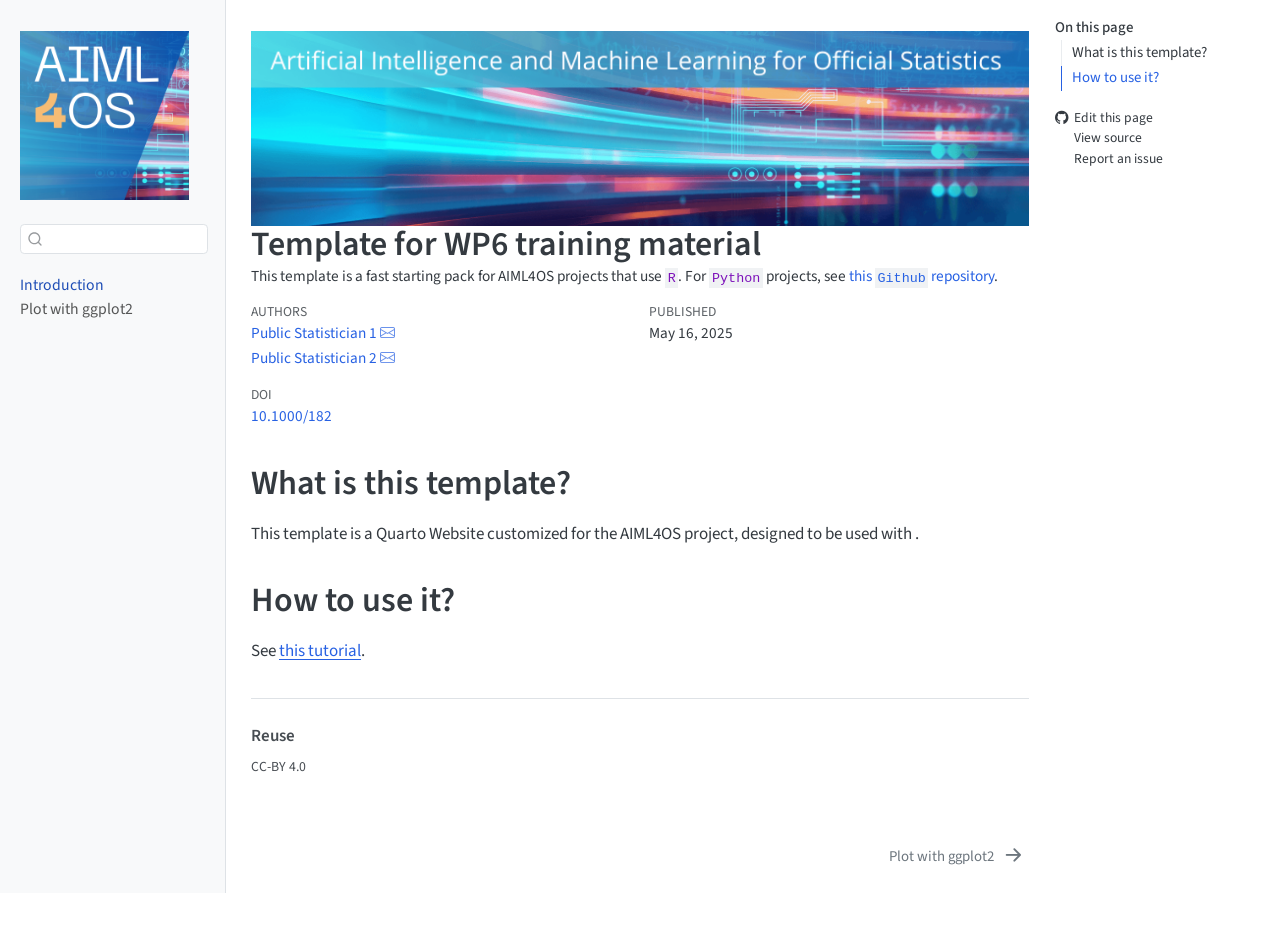
==== index.html @ b34e7468 "Built site for gh-pages" ====
<!DOCTYPE html>
<html xmlns="http://www.w3.org/1999/xhtml" lang="en" xml:lang="en"><head>

<meta charset="utf-8">
<meta name="generator" content="quarto-1.9.37">

<meta name="viewport" content="width=device-width, initial-scale=1.0, user-scalable=yes">

<meta name="author" content="Public Statistician 1">
<meta name="author" content="Public Statistician 2">
<meta name="dcterms.date" content="2025-05-16">
<meta name="description" content="This template is a fast starting pack for AIML4OS projects that use R. For Python projects, see this Github repository.">

<title>Template for WP6 training material – Introduction to ggplot2</title>
<style>
/* Default styles provided by pandoc.
** See https://pandoc.org/MANUAL.html#variables-for-html for config info.
*/
code{white-space: pre-wrap;}
span.smallcaps{font-variant: small-caps;}
div.columns{display: flex; gap: min(4vw, 1.5em);}
div.column{flex: auto; overflow-x: auto;}
div.hanging-indent{margin-left: 1.5em; text-indent: -1.5em;}
ul.task-list{list-style: none;}
ul.task-list li input[type="checkbox"] {
  width: 0.8em;
  margin: 0 0.8em 0.2em -1em; /* quarto-specific, see https://github.com/quarto-dev/quarto-cli/issues/4556 */ 
  vertical-align: middle;
}
</style>


<script src="site_libs/quarto-nav/quarto-nav.js"></script>
<script src="site_libs/quarto-nav/headroom.min.js"></script>
<script src="site_libs/clipboard/clipboard.min.js"></script>
<script src="site_libs/quarto-search/autocomplete.umd.js"></script>
<script src="site_libs/quarto-search/fuse.min.js"></script>
<script src="site_libs/quarto-search/quarto-search.js"></script>
<meta name="quarto:offset" content="./">
<link href="./chapters/chapter1.html" rel="next">
<script src="site_libs/quarto-html/quarto.js" type="module"></script>
<script src="site_libs/quarto-html/tabsets/tabsets.js" type="module"></script>
<script src="site_libs/quarto-html/popper.min.js"></script>
<script src="site_libs/quarto-html/tippy.umd.min.js"></script>
<script src="site_libs/quarto-html/anchor.min.js"></script>
<link href="site_libs/quarto-html/tippy.css" rel="stylesheet">
<link href="site_libs/quarto-html/quarto-syntax-highlighting-7f8f88aac4f3542376d5c11b86a4c14d.css" rel="stylesheet" id="quarto-text-highlighting-styles">
<script src="site_libs/bootstrap/bootstrap.min.js"></script>
<link href="site_libs/bootstrap/bootstrap-icons.css" rel="stylesheet">
<link href="site_libs/bootstrap/bootstrap-2b9ad9b23315d5bb2415e975ecd3cf61.min.css" rel="stylesheet" append-hash="true" id="quarto-bootstrap" data-mode="light">
<link href="site_libs/quarto-contrib/fontawesome6-1.2.0/all.min.css" rel="stylesheet">
<link href="site_libs/quarto-contrib/fontawesome6-1.2.0/latex-fontsize.css" rel="stylesheet">
<script id="quarto-search-options" type="application/json">{
  "location": "sidebar",
  "copy-button": false,
  "collapse-after": 3,
  "panel-placement": "start",
  "type": "textbox",
  "limit": 50,
  "keyboard-shortcut": [
    "f",
    "/",
    "s"
  ],
  "show-item-context": false,
  "language": {
    "search-no-results-text": "No results",
    "search-matching-documents-text": "matching documents",
    "search-copy-link-title": "Copy link to search",
    "search-hide-matches-text": "Hide additional matches",
    "search-more-match-text": "more match in this document",
    "search-more-matches-text": "more matches in this document",
    "search-clear-button-title": "Clear",
    "search-text-placeholder": "",
    "search-detached-cancel-button-title": "Cancel",
    "search-submit-button-title": "Submit",
    "search-label": "Search"
  }
}</script>


<link rel="stylesheet" href="styles.css">
</head>

<body class="nav-sidebar docked quarto-light">

<div id="quarto-search-results"></div>
  <header id="quarto-header" class="headroom fixed-top">
  <nav class="quarto-secondary-nav">
    <div class="container-fluid d-flex">
      <button type="button" class="quarto-btn-toggle btn" data-bs-toggle="collapse" role="button" data-bs-target=".quarto-sidebar-collapse-item" aria-controls="quarto-sidebar" aria-expanded="false" aria-label="Toggle sidebar navigation" onclick="if (window.quartoToggleHeadroom) { window.quartoToggleHeadroom(); }">
        <i class="bi bi-layout-text-sidebar-reverse"></i>
      </button>
        <nav class="quarto-page-breadcrumbs" aria-label="breadcrumb"><ol class="breadcrumb"><li class="breadcrumb-item"><a href="./index.html">Introduction</a></li></ol></nav>
        <a class="flex-grow-1" role="navigation" data-bs-toggle="collapse" data-bs-target=".quarto-sidebar-collapse-item" aria-controls="quarto-sidebar" aria-expanded="false" aria-label="Toggle sidebar navigation" onclick="if (window.quartoToggleHeadroom) { window.quartoToggleHeadroom(); }">      
        </a>
      <button type="button" class="btn quarto-search-button" aria-label="Search" onclick="window.quartoOpenSearch();">
        <i class="bi bi-search"></i>
      </button>
    </div>
  </nav>
</header>
<!-- content -->
<div id="quarto-content" class="quarto-container page-columns page-rows-contents page-layout-article">
<!-- sidebar -->
  <nav id="quarto-sidebar" class="sidebar collapse collapse-horizontal quarto-sidebar-collapse-item sidebar-navigation docked overflow-auto">
    <div class="pt-lg-2 mt-2 text-left sidebar-header">
      <a href="./index.html" class="sidebar-logo-link">
      <img src="./resources/profile/main3.png" alt="" class="sidebar-logo light-content py-0 d-lg-inline d-none">
      <img src="./resources/profile/main3.png" alt="" class="sidebar-logo dark-content py-0 d-lg-inline d-none">
      </a>
      </div>
        <div class="mt-2 flex-shrink-0 align-items-center">
        <div class="sidebar-search">
        <div id="quarto-search" class="" title="Search"></div>
        </div>
        </div>
    <div class="sidebar-menu-container"> 
    <ul class="list-unstyled mt-1">
        <li class="sidebar-item">
  <div class="sidebar-item-container"> 
  <a href="./index.html" class="sidebar-item-text sidebar-link active">
 <span class="menu-text">Introduction</span></a>
  </div>
</li>
        <li class="sidebar-item">
  <div class="sidebar-item-container"> 
  <a href="./chapters/chapter1.html" class="sidebar-item-text sidebar-link">
 <span class="menu-text">Plot with ggplot2</span></a>
  </div>
</li>
    </ul>
    </div>
</nav>
<div id="quarto-sidebar-glass" class="quarto-sidebar-collapse-item" data-bs-toggle="collapse" data-bs-target=".quarto-sidebar-collapse-item"></div>
<!-- margin-sidebar -->
    <div id="quarto-margin-sidebar" class="sidebar margin-sidebar">
        <nav id="TOC" role="doc-toc" class="toc-active">
    <h2 id="toc-title">On this page</h2>
   
  <ul>
  <li><a href="#what-is-this-template" id="toc-what-is-this-template" class="nav-link active" data-scroll-target="#what-is-this-template">What is this template?</a></li>
  <li><a href="#how-to-use-it" id="toc-how-to-use-it" class="nav-link" data-scroll-target="#how-to-use-it">How to use it?</a></li>
  </ul>
<div class="toc-actions"><ul><li><a href="https://github.com/AIML4OS/AIML4OS-template-quarto-r/edit/main/index.qmd" class="toc-action"><i class="bi bi-github"></i>Edit this page</a></li><li><a href="https://github.com/AIML4OS/AIML4OS-template-quarto-r/blob/main/index.qmd" class="toc-action"><i class="bi empty"></i>View source</a></li><li><a href="https://github.com/AIML4OS/AIML4OS-template-quarto-r/issues/new" class="toc-action"><i class="bi empty"></i>Report an issue</a></li></ul></div></nav>
    </div>
<!-- main -->
<main class="content" id="quarto-document-content">
<img src="resources/cover/main2.png" style="max-width:900px;width:100%">

<header id="title-block-header" class="quarto-title-block default">
<div class="quarto-title">
<h1 class="title">Template for WP6 training material</h1>
</div>

<div>
  <div class="description">
    <p>This template is a fast starting pack for AIML4OS projects that use <code>R</code>. For <code>Python</code> projects, see <a href="https://github.com/InseeFrLab/AIML4OS-template-quarto-python">this <code>Github</code> repository</a>.</p>
  </div>
</div>


<div class="quarto-title-meta">

    <div>
    <div class="quarto-title-meta-heading">Authors</div>
    <div class="quarto-title-meta-contents">
             <p><a href="https://github.com/publicstatistician1">Public Statistician 1</a> <a href="mailto:Public.Statistician1@statistics.org" class="quarto-title-author-email"><i class="bi bi-envelope"></i></a> </p>
             <p><a href="https://github.com/publicstatistician2">Public Statistician 2</a> <a href="mailto:Public.Statistician2@statistics.org" class="quarto-title-author-email"><i class="bi bi-envelope"></i></a> </p>
          </div>
  </div>
    
    <div>
    <div class="quarto-title-meta-heading">Published</div>
    <div class="quarto-title-meta-contents">
      <p class="date">May 16, 2025</p>
    </div>
  </div>
  
    
    <div>
    <div class="quarto-title-meta-heading">Doi</div>
    <div class="quarto-title-meta-contents">
      <p class="doi">
        <a href="https://doi.org/10.1000/182">10.1000/182</a>
      </p>
    </div>
  </div>
  </div>
  


</header>


<section id="what-is-this-template" class="level1">
<h1>What is this template?</h1>
<p>This template is a Quarto Website customized for the AIML4OS project, designed to be used with <i class="fa-brands fa-r-project" aria-label="r-project"></i>.</p>
</section>
<section id="how-to-use-it" class="level1">
<h1>How to use it?</h1>
<p>See <a href="https://aiml4os.github.io/training-material-starting-pack/">this tutorial</a>.</p>


</section>

<div id="quarto-appendix" class="default"><section class="quarto-appendix-contents" id="quarto-reuse"><h2 class="anchored quarto-appendix-heading">Reuse</h2><div class="quarto-appendix-contents"><div>CC-BY 4.0</div></div></section></div></main> <!-- /main -->
<script id="quarto-html-after-body" type="application/javascript">
  window.document.addEventListener("DOMContentLoaded", function (event) {
    const icon = "";
    const anchorJS = new window.AnchorJS();
    anchorJS.options = {
      placement: 'right',
      icon: icon
    };
    anchorJS.add('.anchored');
    const isCodeAnnotation = (el) => {
      for (const clz of el.classList) {
        if (clz.startsWith('code-annotation-')) {                     
          return true;
        }
      }
      return false;
    }
    const onCopySuccess = function(e) {
      // button target
      const button = e.trigger;
      // don't keep focus
      button.blur();
      // flash "checked"
      button.classList.add('code-copy-button-checked');
      var currentTitle = button.getAttribute("title");
      button.setAttribute("title", "Copied!");
      let tooltip;
      if (window.bootstrap) {
        button.setAttribute("data-bs-toggle", "tooltip");
        button.setAttribute("data-bs-placement", "left");
        button.setAttribute("data-bs-title", "Copied!");
        tooltip = new bootstrap.Tooltip(button, 
          { trigger: "manual", 
            customClass: "code-copy-button-tooltip",
            offset: [0, -8]});
        tooltip.show();    
      }
      setTimeout(function() {
        if (tooltip) {
          tooltip.hide();
          button.removeAttribute("data-bs-title");
          button.removeAttribute("data-bs-toggle");
          button.removeAttribute("data-bs-placement");
        }
        button.setAttribute("title", currentTitle);
        button.classList.remove('code-copy-button-checked');
      }, 1000);
      // clear code selection
      e.clearSelection();
    }
    const getTextToCopy = function(trigger) {
      const outerScaffold = trigger.parentElement.cloneNode(true);
      const codeEl = outerScaffold.querySelector('code');
      for (const childEl of codeEl.children) {
        if (isCodeAnnotation(childEl)) {
          childEl.remove();
        }
      }
      return codeEl.innerText;
    }
    const clipboard = new window.ClipboardJS('.code-copy-button:not([data-in-quarto-modal])', {
      text: getTextToCopy
    });
    clipboard.on('success', onCopySuccess);
    if (window.document.getElementById('quarto-embedded-source-code-modal')) {
      const clipboardModal = new window.ClipboardJS('.code-copy-button[data-in-quarto-modal]', {
        text: getTextToCopy,
        container: window.document.getElementById('quarto-embedded-source-code-modal')
      });
      clipboardModal.on('success', onCopySuccess);
    }
      var localhostRegex = new RegExp(/^(?:http|https):\/\/localhost\:?[0-9]*\//);
      var mailtoRegex = new RegExp(/^mailto:/);
        var filterRegex = new RegExp("https:\/\/AIML4OS\.github\.io\/AIML4OS-template-quarto-r");
      var isInternal = (href) => {
          return filterRegex.test(href) || localhostRegex.test(href) || mailtoRegex.test(href);
      }
      // Inspect non-navigation links and adorn them if external
     var links = window.document.querySelectorAll('a[href]:not(.nav-link):not(.navbar-brand):not(.toc-action):not(.sidebar-link):not(.sidebar-item-toggle):not(.pagination-link):not(.no-external):not([aria-hidden]):not(.dropdown-item):not(.quarto-navigation-tool):not(.about-link)');
      for (var i=0; i<links.length; i++) {
        const link = links[i];
        if (!isInternal(link.href)) {
          // undo the damage that might have been done by quarto-nav.js in the case of
          // links that we want to consider external
          if (link.dataset.originalHref !== undefined) {
            link.href = link.dataset.originalHref;
          }
        }
      }
    function tippyHover(el, contentFn, onTriggerFn, onUntriggerFn) {
      const config = {
        allowHTML: true,
        maxWidth: 500,
        delay: 100,
        arrow: false,
        appendTo: function(el) {
            return el.parentElement;
        },
        interactive: true,
        interactiveBorder: 10,
        theme: 'quarto',
        placement: 'bottom-start',
      };
      if (contentFn) {
        config.content = contentFn;
      }
      if (onTriggerFn) {
        config.onTrigger = onTriggerFn;
      }
      if (onUntriggerFn) {
        config.onUntrigger = onUntriggerFn;
      }
      window.tippy(el, config); 
    }
    const noterefs = window.document.querySelectorAll('a[role="doc-noteref"]');
    for (var i=0; i<noterefs.length; i++) {
      const ref = noterefs[i];
      tippyHover(ref, function() {
        // use id or data attribute instead here
        let href = ref.getAttribute('data-footnote-href') || ref.getAttribute('href');
        try { href = new URL(href).hash; } catch {}
        const id = href.replace(/^#\/?/, "");
        const note = window.document.getElementById(id);
        if (note) {
          return note.innerHTML;
        } else {
          return "";
        }
      });
    }
    const xrefs = window.document.querySelectorAll('a.quarto-xref');
    const processXRef = (id, note) => {
      // Strip column container classes
      const stripColumnClz = (el) => {
        el.classList.remove("page-full", "page-columns");
        if (el.children) {
          for (const child of el.children) {
            stripColumnClz(child);
          }
        }
      }
      stripColumnClz(note)
      if (id === null || id.startsWith('sec-')) {
        // Special case sections, only their first couple elements
        const container = document.createElement("div");
        if (note.children && note.children.length > 2) {
          container.appendChild(note.children[0].cloneNode(true));
          for (let i = 1; i < note.children.length; i++) {
            const child = note.children[i];
            if (child.tagName === "P" && child.innerText === "") {
              continue;
            } else {
              container.appendChild(child.cloneNode(true));
              break;
            }
          }
          if (window.Quarto?.typesetMath) {
            window.Quarto.typesetMath(container);
          }
          return container.innerHTML
        } else {
          if (window.Quarto?.typesetMath) {
            window.Quarto.typesetMath(note);
          }
          return note.innerHTML;
        }
      } else {
        // Remove any anchor links if they are present
        const anchorLink = note.querySelector('a.anchorjs-link');
        if (anchorLink) {
          anchorLink.remove();
        }
        if (window.Quarto?.typesetMath) {
          window.Quarto.typesetMath(note);
        }
        if (note.classList.contains("callout")) {
          return note.outerHTML;
        } else {
          return note.innerHTML;
        }
      }
    }
    for (var i=0; i<xrefs.length; i++) {
      const xref = xrefs[i];
      tippyHover(xref, undefined, function(instance) {
        instance.disable();
        let url = xref.getAttribute('href');
        let hash = undefined; 
        if (url.startsWith('#')) {
          hash = url;
        } else {
          try { hash = new URL(url).hash; } catch {}
        }
        if (hash) {
          const id = hash.replace(/^#\/?/, "");
          const note = window.document.getElementById(id);
          if (note !== null) {
            try {
              const html = processXRef(id, note.cloneNode(true));
              instance.setContent(html);
            } finally {
              instance.enable();
              instance.show();
            }
          } else {
            // See if we can fetch this
            fetch(url.split('#')[0])
            .then(res => res.text())
            .then(html => {
              const parser = new DOMParser();
              const htmlDoc = parser.parseFromString(html, "text/html");
              const note = htmlDoc.getElementById(id);
              if (note !== null) {
                const html = processXRef(id, note);
                instance.setContent(html);
              } 
            }).finally(() => {
              instance.enable();
              instance.show();
            });
          }
        } else {
          // See if we can fetch a full url (with no hash to target)
          // This is a special case and we should probably do some content thinning / targeting
          fetch(url)
          .then(res => res.text())
          .then(html => {
            const parser = new DOMParser();
            const htmlDoc = parser.parseFromString(html, "text/html");
            const note = htmlDoc.querySelector('main.content');
            if (note !== null) {
              // This should only happen for chapter cross references
              // (since there is no id in the URL)
              // remove the first header
              if (note.children.length > 0 && note.children[0].tagName === "HEADER") {
                note.children[0].remove();
              }
              const html = processXRef(null, note);
              instance.setContent(html);
            } 
          }).finally(() => {
            instance.enable();
            instance.show();
          });
        }
      }, function(instance) {
      });
    }
        let selectedAnnoteEl;
        const selectorForAnnotation = ( cell, annotation) => {
          let cellAttr = 'data-code-cell="' + cell + '"';
          let lineAttr = 'data-code-annotation="' +  annotation + '"';
          const selector = 'span[' + cellAttr + '][' + lineAttr + ']';
          return selector;
        }
        const selectCodeLines = (annoteEl) => {
          const doc = window.document;
          const targetCell = annoteEl.getAttribute("data-target-cell");
          const targetAnnotation = annoteEl.getAttribute("data-target-annotation");
          const annoteSpan = window.document.querySelector(selectorForAnnotation(targetCell, targetAnnotation));
          const lines = annoteSpan.getAttribute("data-code-lines").split(",");
          const lineIds = lines.map((line) => {
            return targetCell + "-" + line;
          })
          let top = null;
          let height = null;
          let parent = null;
          if (lineIds.length > 0) {
              //compute the position of the single el (top and bottom and make a div)
              const el = window.document.getElementById(lineIds[0]);
              top = el.offsetTop;
              height = el.offsetHeight;
              parent = el.parentElement.parentElement;
            if (lineIds.length > 1) {
              const lastEl = window.document.getElementById(lineIds[lineIds.length - 1]);
              const bottom = lastEl.offsetTop + lastEl.offsetHeight;
              height = bottom - top;
            }
            if (top !== null && height !== null && parent !== null) {
              // cook up a div (if necessary) and position it 
              let div = window.document.getElementById("code-annotation-line-highlight");
              if (div === null) {
                div = window.document.createElement("div");
                div.setAttribute("id", "code-annotation-line-highlight");
                div.style.position = 'absolute';
                parent.appendChild(div);
              }
              div.style.top = top - 2 + "px";
              div.style.height = height + 4 + "px";
              div.style.left = 0;
              let gutterDiv = window.document.getElementById("code-annotation-line-highlight-gutter");
              if (gutterDiv === null) {
                gutterDiv = window.document.createElement("div");
                gutterDiv.setAttribute("id", "code-annotation-line-highlight-gutter");
                gutterDiv.style.position = 'absolute';
                const codeCell = window.document.getElementById(targetCell);
                const gutter = codeCell.querySelector('.code-annotation-gutter');
                gutter.appendChild(gutterDiv);
              }
              gutterDiv.style.top = top - 2 + "px";
              gutterDiv.style.height = height + 4 + "px";
            }
            selectedAnnoteEl = annoteEl;
          }
        };
        const unselectCodeLines = () => {
          const elementsIds = ["code-annotation-line-highlight", "code-annotation-line-highlight-gutter"];
          elementsIds.forEach((elId) => {
            const div = window.document.getElementById(elId);
            if (div) {
              div.remove();
            }
          });
          selectedAnnoteEl = undefined;
        };
          // Handle positioning of the toggle
      window.addEventListener(
        "resize",
        throttle(() => {
          elRect = undefined;
          if (selectedAnnoteEl) {
            selectCodeLines(selectedAnnoteEl);
          }
        }, 10)
      );
      function throttle(fn, ms) {
      let throttle = false;
      let timer;
        return (...args) => {
          if(!throttle) { // first call gets through
              fn.apply(this, args);
              throttle = true;
          } else { // all the others get throttled
              if(timer) clearTimeout(timer); // cancel #2
              timer = setTimeout(() => {
                fn.apply(this, args);
                timer = throttle = false;
              }, ms);
          }
        };
      }
        // Attach click handler to the DT
        const annoteDls = window.document.querySelectorAll('dt[data-target-cell]');
        for (const annoteDlNode of annoteDls) {
          annoteDlNode.addEventListener('click', (event) => {
            const clickedEl = event.target;
            if (clickedEl !== selectedAnnoteEl) {
              unselectCodeLines();
              const activeEl = window.document.querySelector('dt[data-target-cell].code-annotation-active');
              if (activeEl) {
                activeEl.classList.remove('code-annotation-active');
              }
              selectCodeLines(clickedEl);
              clickedEl.classList.add('code-annotation-active');
            } else {
              // Unselect the line
              unselectCodeLines();
              clickedEl.classList.remove('code-annotation-active');
            }
          });
        }
    const findCites = (el) => {
      const parentEl = el.parentElement;
      if (parentEl) {
        const cites = parentEl.dataset.cites;
        if (cites) {
          return {
            el,
            cites: cites.split(' ')
          };
        } else {
          return findCites(el.parentElement)
        }
      } else {
        return undefined;
      }
    };
    var bibliorefs = window.document.querySelectorAll('a[role="doc-biblioref"]');
    for (var i=0; i<bibliorefs.length; i++) {
      const ref = bibliorefs[i];
      const citeInfo = findCites(ref);
      if (citeInfo) {
        tippyHover(citeInfo.el, function() {
          var popup = window.document.createElement('div');
          citeInfo.cites.forEach(function(cite) {
            var citeDiv = window.document.createElement('div');
            citeDiv.classList.add('hanging-indent');
            citeDiv.classList.add('csl-entry');
            var biblioDiv = window.document.getElementById('ref-' + cite);
            if (biblioDiv) {
              citeDiv.innerHTML = biblioDiv.innerHTML;
            }
            popup.appendChild(citeDiv);
          });
          return popup.innerHTML;
        });
      }
    }
  });
  </script>
<nav class="page-navigation">
  <div class="nav-page nav-page-previous">
  </div>
  <div class="nav-page nav-page-next">
      <a href="./chapters/chapter1.html" class="pagination-link" aria-label="Plot with ggplot2">
        <span class="nav-page-text">Plot with ggplot2</span> <i class="bi bi-arrow-right-short"></i>
      </a>
  </div>
</nav>
</div> <!-- /content -->




<footer class="footer"><div class="nav-footer"><div class="nav-footer-center"><div class="toc-actions d-sm-block d-md-none"><ul><li><a href="https://github.com/AIML4OS/AIML4OS-template-quarto-r/edit/main/index.qmd" class="toc-action"><i class="bi bi-github"></i>Edit this page</a></li><li><a href="https://github.com/AIML4OS/AIML4OS-template-quarto-r/blob/main/index.qmd" class="toc-action"><i class="bi empty"></i>View source</a></li><li><a href="https://github.com/AIML4OS/AIML4OS-template-quarto-r/issues/new" class="toc-action"><i class="bi empty"></i>Report an issue</a></li></ul></div></div></div></footer></body></html>
---- site_libs/quarto-html/tippy.css ----
.tippy-box[data-animation=fade][data-state=hidden]{opacity:0}[data-tippy-root]{max-width:calc(100vw - 10px)}.tippy-box{position:relative;background-color:#333;color:#fff;border-radius:4px;font-size:14px;line-height:1.4;white-space:normal;outline:0;transition-property:transform,visibility,opacity}.tippy-box[data-placement^=top]>.tippy-arrow{bottom:0}.tippy-box[data-placement^=top]>.tippy-arrow:before{bottom:-7px;left:0;border-width:8px 8px 0;border-top-color:initial;transform-origin:center top}.tippy-box[data-placement^=bottom]>.tippy-arrow{top:0}.tippy-box[data-placement^=bottom]>.tippy-arrow:before{top:-7px;left:0;border-width:0 8px 8px;border-bottom-color:initial;transform-origin:center bottom}.tippy-box[data-placement^=left]>.tippy-arrow{right:0}.tippy-box[data-placement^=left]>.tippy-arrow:before{border-width:8px 0 8px 8px;border-left-color:initial;right:-7px;transform-origin:center left}.tippy-box[data-placement^=right]>.tippy-arrow{left:0}.tippy-box[data-placement^=right]>.tippy-arrow:before{left:-7px;border-width:8px 8px 8px 0;border-right-color:initial;transform-origin:center right}.tippy-box[data-inertia][data-state=visible]{transition-timing-function:cubic-bezier(.54,1.5,.38,1.11)}.tippy-arrow{width:16px;height:16px;color:#333}.tippy-arrow:before{content:"";position:absolute;border-color:transparent;border-style:solid}.tippy-content{position:relative;padding:5px 9px;z-index:1}
---- site_libs/quarto-html/quarto-syntax-highlighting-7f8f88aac4f3542376d5c11b86a4c14d.css ----
/* quarto syntax highlight colors */
:root {
  --quarto-hl-ot-color: #003B4F;
  --quarto-hl-at-color: #657422;
  --quarto-hl-ss-color: #20794D;
  --quarto-hl-an-color: #5E5E5E;
  --quarto-hl-fu-color: #4758AB;
  --quarto-hl-st-color: #20794D;
  --quarto-hl-cf-color: #003B4F;
  --quarto-hl-op-color: #5E5E5E;
  --quarto-hl-er-color: #AD0000;
  --quarto-hl-bn-color: #AD0000;
  --quarto-hl-al-color: #AD0000;
  --quarto-hl-va-color: #111111;
  --quarto-hl-bu-color: inherit;
  --quarto-hl-ex-color: inherit;
  --quarto-hl-pp-color: #AD0000;
  --quarto-hl-in-color: #5E5E5E;
  --quarto-hl-vs-color: #20794D;
  --quarto-hl-wa-color: #5E5E5E;
  --quarto-hl-do-color: #5E5E5E;
  --quarto-hl-im-color: #00769E;
  --quarto-hl-ch-color: #20794D;
  --quarto-hl-dt-color: #AD0000;
  --quarto-hl-fl-color: #AD0000;
  --quarto-hl-co-color: #5E5E5E;
  --quarto-hl-cv-color: #5E5E5E;
  --quarto-hl-cn-color: #8f5902;
  --quarto-hl-sc-color: #5E5E5E;
  --quarto-hl-dv-color: #AD0000;
  --quarto-hl-kw-color: #003B4F;
}

/* other quarto variables */
:root {
  --quarto-font-monospace: SFMono-Regular, Menlo, Monaco, Consolas, "Liberation Mono", "Courier New", monospace;
}

/* syntax highlight based on Pandoc's rules */
pre > code.sourceCode > span {
  color: #003B4F;
}

code.sourceCode > span {
  color: #003B4F;
}

div.sourceCode,
div.sourceCode pre.sourceCode {
  color: #003B4F;
}

/* Normal */
code span {
  color: #003B4F;
}

/* Alert */
code span.al {
  color: #AD0000;
  font-style: inherit;
}

/* Annotation */
code span.an {
  color: #5E5E5E;
  font-style: inherit;
}

/* Attribute */
code span.at {
  color: #657422;
  font-style: inherit;
}

/* BaseN */
code span.bn {
  color: #AD0000;
  font-style: inherit;
}

/* BuiltIn */
code span.bu {
  font-style: inherit;
}

/* ControlFlow */
code span.cf {
  color: #003B4F;
  font-weight: bold;
  font-style: inherit;
}

/* Char */
code span.ch {
  color: #20794D;
  font-style: inherit;
}

/* Constant */
code span.cn {
  color: #8f5902;
  font-style: inherit;
}

/* Comment */
code span.co {
  color: #5E5E5E;
  font-style: inherit;
}

/* CommentVar */
code span.cv {
  color: #5E5E5E;
  font-style: italic;
}

/* Documentation */
code span.do {
  color: #5E5E5E;
  font-style: italic;
}

/* DataType */
code span.dt {
  color: #AD0000;
  font-style: inherit;
}

/* DecVal */
code span.dv {
  color: #AD0000;
  font-style: inherit;
}

/* Error */
code span.er {
  color: #AD0000;
  font-style: inherit;
}

/* Extension */
code span.ex {
  font-style: inherit;
}

/* Float */
code span.fl {
  color: #AD0000;
  font-style: inherit;
}

/* Function */
code span.fu {
  color: #4758AB;
  font-style: inherit;
}

/* Import */
code span.im {
  color: #00769E;
  font-style: inherit;
}

/* Information */
code span.in {
  color: #5E5E5E;
  font-style: inherit;
}

/* Keyword */
code span.kw {
  color: #003B4F;
  font-weight: bold;
  font-style: inherit;
}

/* Operator */
code span.op {
  color: #5E5E5E;
  font-style: inherit;
}

/* Other */
code span.ot {
  color: #003B4F;
  font-style: inherit;
}

/* Preprocessor */
code span.pp {
  color: #AD0000;
  font-style: inherit;
}

/* SpecialChar */
code span.sc {
  color: #5E5E5E;
  font-style: inherit;
}

/* SpecialString */
code span.ss {
  color: #20794D;
  font-style: inherit;
}

/* String */
code span.st {
  color: #20794D;
  font-style: inherit;
}

/* Variable */
code span.va {
  color: #111111;
  font-style: inherit;
}

/* VerbatimString */
code span.vs {
  color: #20794D;
  font-style: inherit;
}

/* Warning */
code span.wa {
  color: #5E5E5E;
  font-style: italic;
}

.prevent-inlining {
  content: "</";
}

/*# sourceMappingURL=789ad8cd35626ba772517505b42a116e.css.map */
---- site_libs/quarto-contrib/fontawesome6-1.2.0/latex-fontsize.css ----
.fa-tiny {
  font-size: 0.5em;
}
.fa-scriptsize {
  font-size: 0.7em;
}
.fa-footnotesize {
  font-size: 0.8em;
}
.fa-small {
  font-size: 0.9em;
}
.fa-normalsize {
  font-size: 1em;
}
.fa-large {
  font-size: 1.2em;
}
.fa-Large {
  font-size: 1.5em;
}
.fa-LARGE {
  font-size: 1.75em;
}
.fa-huge {
  font-size: 2em;
}
.fa-Huge {
  font-size: 2.5em;
}
---- styles.css ----
/* css styles */
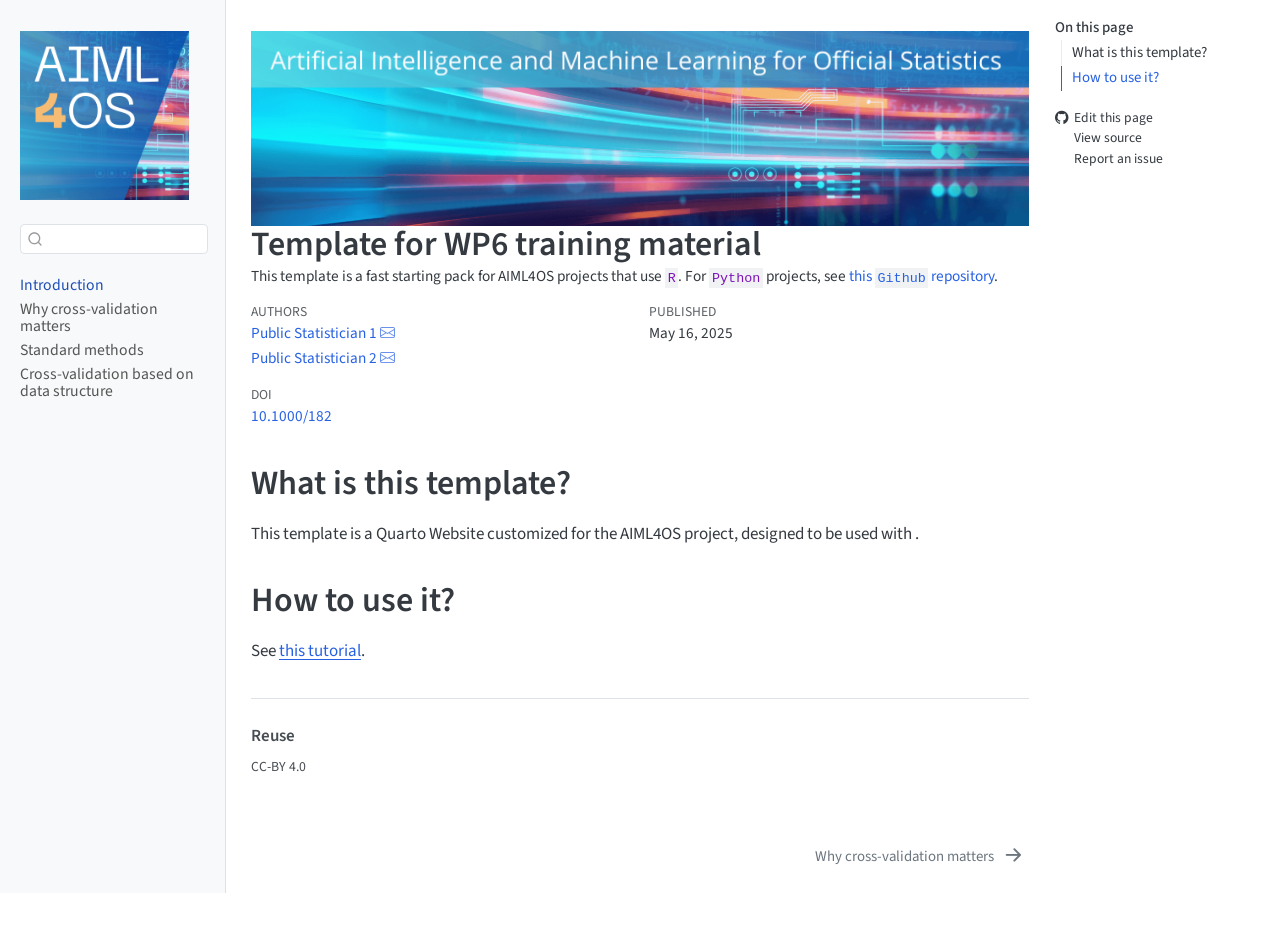
==== commit 301267c0: "Built site for gh-pages" ====
--- a/index.html
+++ b/index.html
@@ -47,7 +47,7 @@
 <link href="site_libs/quarto-html/quarto-syntax-highlighting-7f8f88aac4f3542376d5c11b86a4c14d.css" rel="stylesheet" id="quarto-text-highlighting-styles">
 <script src="site_libs/bootstrap/bootstrap.min.js"></script>
 <link href="site_libs/bootstrap/bootstrap-icons.css" rel="stylesheet">
-<link href="site_libs/bootstrap/bootstrap-2b9ad9b23315d5bb2415e975ecd3cf61.min.css" rel="stylesheet" append-hash="true" id="quarto-bootstrap" data-mode="light">
+<link href="site_libs/bootstrap/bootstrap-84365199647afda7ec578bfe13ef3742.min.css" rel="stylesheet" append-hash="true" id="quarto-bootstrap" data-mode="light">
 <link href="site_libs/quarto-contrib/fontawesome6-1.2.0/all.min.css" rel="stylesheet">
 <link href="site_libs/quarto-contrib/fontawesome6-1.2.0/latex-fontsize.css" rel="stylesheet">
 <script id="quarto-search-options" type="application/json">{
@@ -126,7 +126,19 @@
         <li class="sidebar-item">
   <div class="sidebar-item-container"> 
   <a href="./chapters/chapter1.html" class="sidebar-item-text sidebar-link">
- <span class="menu-text">Plot with ggplot2</span></a>
+ <span class="menu-text">Why cross-validation matters</span></a>
+  </div>
+</li>
+        <li class="sidebar-item">
+  <div class="sidebar-item-container"> 
+  <a href="./chapters/chapter2.qmd" class="sidebar-item-text sidebar-link">
+ <span class="menu-text">Standard methods</span></a>
+  </div>
+</li>
+        <li class="sidebar-item">
+  <div class="sidebar-item-container"> 
+  <a href="./chapters/chapter3.qmd" class="sidebar-item-text sidebar-link">
+ <span class="menu-text">Cross-validation based on data structure</span></a>
   </div>
 </li>
     </ul>
@@ -609,8 +621,8 @@
   <div class="nav-page nav-page-previous">
   </div>
   <div class="nav-page nav-page-next">
-      <a href="./chapters/chapter1.html" class="pagination-link" aria-label="Plot with ggplot2">
-        <span class="nav-page-text">Plot with ggplot2</span> <i class="bi bi-arrow-right-short"></i>
+      <a href="./chapters/chapter1.html" class="pagination-link" aria-label="Why cross-validation matters">
+        <span class="nav-page-text">Why cross-validation matters</span> <i class="bi bi-arrow-right-short"></i>
       </a>
   </div>
 </nav>
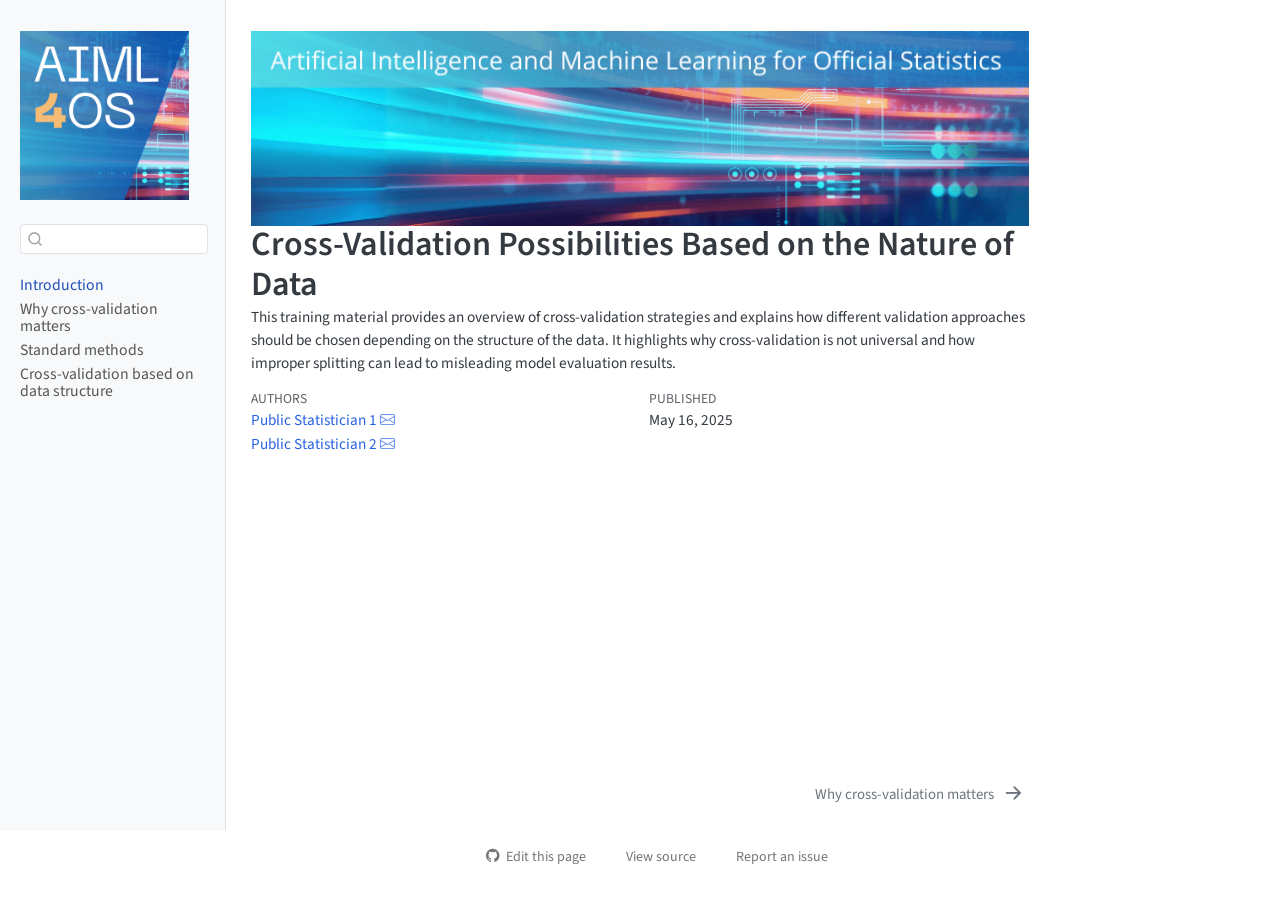
==== commit 05677e0e: "Built site for gh-pages" ====
--- a/index.html
+++ b/index.html
@@ -9,9 +9,9 @@
 <meta name="author" content="Public Statistician 1">
 <meta name="author" content="Public Statistician 2">
 <meta name="dcterms.date" content="2025-05-16">
-<meta name="description" content="This template is a fast starting pack for AIML4OS projects that use R. For Python projects, see this Github repository.">
-
-<title>Template for WP6 training material – Introduction to ggplot2</title>
+<meta name="description" content="This training material provides an overview of cross-validation strategies and explains how different validation approaches should be chosen depending on the structure of the data. It highlights why cross-validation is not universal and how improper splitting can lead to misleading model evaluation results.">
+
+<title>Cross-Validation Possibilities Based on the Nature of Data – Introduction to ggplot2</title>
 <style>
 /* Default styles provided by pandoc.
 ** See https://pandoc.org/MANUAL.html#variables-for-html for config info.
@@ -48,8 +48,6 @@
 <script src="site_libs/bootstrap/bootstrap.min.js"></script>
 <link href="site_libs/bootstrap/bootstrap-icons.css" rel="stylesheet">
 <link href="site_libs/bootstrap/bootstrap-84365199647afda7ec578bfe13ef3742.min.css" rel="stylesheet" append-hash="true" id="quarto-bootstrap" data-mode="light">
-<link href="site_libs/quarto-contrib/fontawesome6-1.2.0/all.min.css" rel="stylesheet">
-<link href="site_libs/quarto-contrib/fontawesome6-1.2.0/latex-fontsize.css" rel="stylesheet">
 <script id="quarto-search-options" type="application/json">{
   "location": "sidebar",
   "copy-button": false,
@@ -146,15 +144,8 @@
 </nav>
 <div id="quarto-sidebar-glass" class="quarto-sidebar-collapse-item" data-bs-toggle="collapse" data-bs-target=".quarto-sidebar-collapse-item"></div>
 <!-- margin-sidebar -->
-    <div id="quarto-margin-sidebar" class="sidebar margin-sidebar">
-        <nav id="TOC" role="doc-toc" class="toc-active">
-    <h2 id="toc-title">On this page</h2>
-   
-  <ul>
-  <li><a href="#what-is-this-template" id="toc-what-is-this-template" class="nav-link active" data-scroll-target="#what-is-this-template">What is this template?</a></li>
-  <li><a href="#how-to-use-it" id="toc-how-to-use-it" class="nav-link" data-scroll-target="#how-to-use-it">How to use it?</a></li>
-  </ul>
-<div class="toc-actions"><ul><li><a href="https://github.com/AIML4OS/AIML4OS-template-quarto-r/edit/main/index.qmd" class="toc-action"><i class="bi bi-github"></i>Edit this page</a></li><li><a href="https://github.com/AIML4OS/AIML4OS-template-quarto-r/blob/main/index.qmd" class="toc-action"><i class="bi empty"></i>View source</a></li><li><a href="https://github.com/AIML4OS/AIML4OS-template-quarto-r/issues/new" class="toc-action"><i class="bi empty"></i>Report an issue</a></li></ul></div></nav>
+    <div id="quarto-margin-sidebar" class="sidebar margin-sidebar zindex-bottom">
+        
     </div>
 <!-- main -->
 <main class="content" id="quarto-document-content">
@@ -162,12 +153,12 @@
 
 <header id="title-block-header" class="quarto-title-block default">
 <div class="quarto-title">
-<h1 class="title">Template for WP6 training material</h1>
+<h1 class="title">Cross-Validation Possibilities Based on the Nature of Data</h1>
 </div>
 
 <div>
   <div class="description">
-    <p>This template is a fast starting pack for AIML4OS projects that use <code>R</code>. For <code>Python</code> projects, see <a href="https://github.com/InseeFrLab/AIML4OS-template-quarto-python">this <code>Github</code> repository</a>.</p>
+    <p>This training material provides an overview of cross-validation strategies and explains how different validation approaches should be chosen depending on the structure of the data. It highlights why cross-validation is not universal and how improper splitting can lead to misleading model evaluation results.</p>
   </div>
 </div>
 
@@ -190,14 +181,6 @@
   </div>
   
     
-    <div>
-    <div class="quarto-title-meta-heading">Doi</div>
-    <div class="quarto-title-meta-contents">
-      <p class="doi">
-        <a href="https://doi.org/10.1000/182">10.1000/182</a>
-      </p>
-    </div>
-  </div>
   </div>
   
 
@@ -205,18 +188,10 @@
 </header>
 
 
-<section id="what-is-this-template" class="level1">
-<h1>What is this template?</h1>
-<p>This template is a Quarto Website customized for the AIML4OS project, designed to be used with <i class="fa-brands fa-r-project" aria-label="r-project"></i>.</p>
-</section>
-<section id="how-to-use-it" class="level1">
-<h1>How to use it?</h1>
-<p>See <a href="https://aiml4os.github.io/training-material-starting-pack/">this tutorial</a>.</p>
-
-
-</section>
-
-<div id="quarto-appendix" class="default"><section class="quarto-appendix-contents" id="quarto-reuse"><h2 class="anchored quarto-appendix-heading">Reuse</h2><div class="quarto-appendix-contents"><div>CC-BY 4.0</div></div></section></div></main> <!-- /main -->
+
+
+
+</main> <!-- /main -->
 <script id="quarto-html-after-body" type="application/javascript">
   window.document.addEventListener("DOMContentLoaded", function (event) {
     const icon = "";
@@ -631,4 +606,4 @@
 
 
 
-<footer class="footer"><div class="nav-footer"><div class="nav-footer-center"><div class="toc-actions d-sm-block d-md-none"><ul><li><a href="https://github.com/AIML4OS/AIML4OS-template-quarto-r/edit/main/index.qmd" class="toc-action"><i class="bi bi-github"></i>Edit this page</a></li><li><a href="https://github.com/AIML4OS/AIML4OS-template-quarto-r/blob/main/index.qmd" class="toc-action"><i class="bi empty"></i>View source</a></li><li><a href="https://github.com/AIML4OS/AIML4OS-template-quarto-r/issues/new" class="toc-action"><i class="bi empty"></i>Report an issue</a></li></ul></div></div></div></footer></body></html>+<footer class="footer"><div class="nav-footer"><div class="nav-footer-center"><div class="toc-actions"><ul><li><a href="https://github.com/AIML4OS/AIML4OS-template-quarto-r/edit/main/index.qmd" class="toc-action"><i class="bi bi-github"></i>Edit this page</a></li><li><a href="https://github.com/AIML4OS/AIML4OS-template-quarto-r/blob/main/index.qmd" class="toc-action"><i class="bi empty"></i>View source</a></li><li><a href="https://github.com/AIML4OS/AIML4OS-template-quarto-r/issues/new" class="toc-action"><i class="bi empty"></i>Report an issue</a></li></ul></div></div></div></footer></body></html>
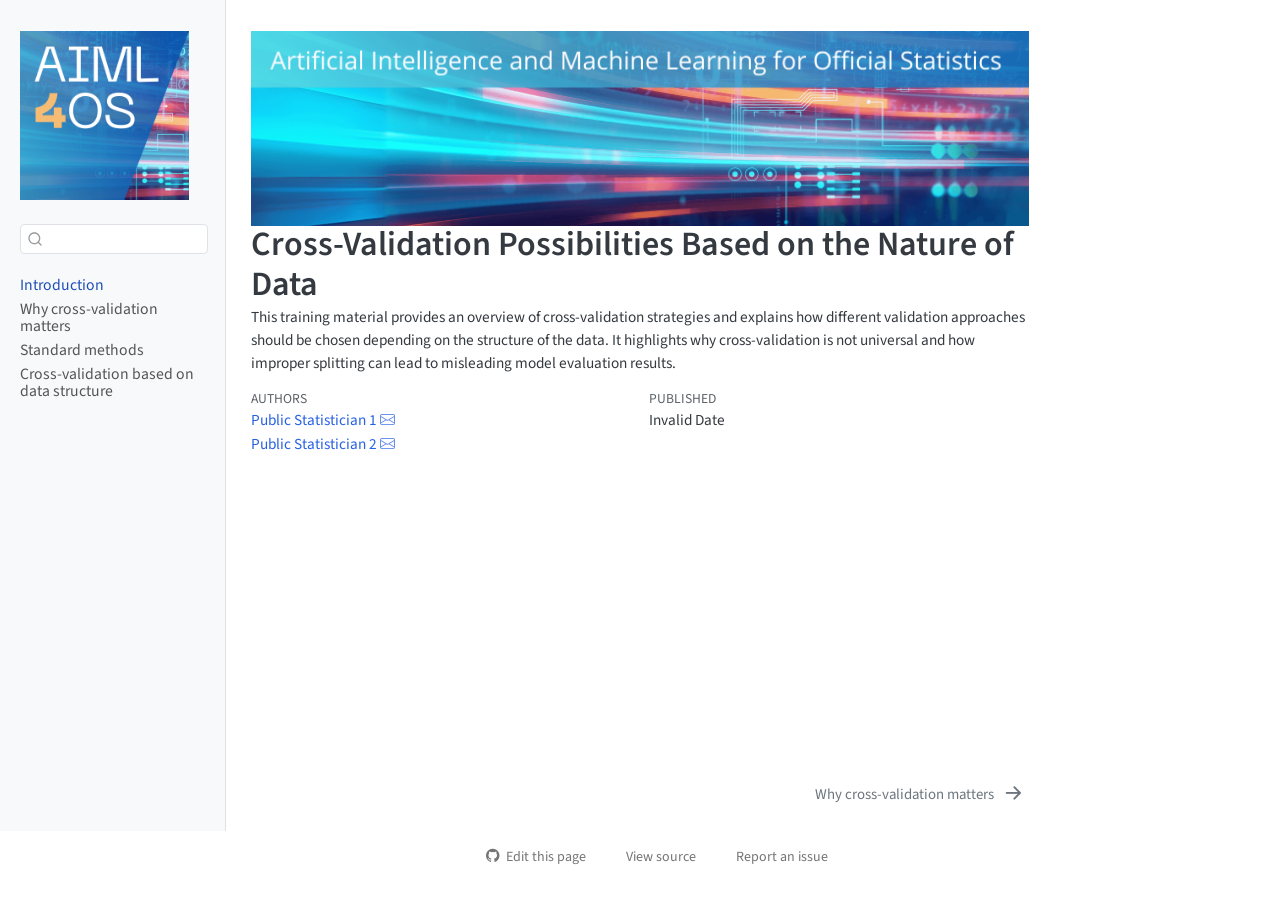
==== commit 96361dac: "Built site for gh-pages" ====
--- a/index.html
+++ b/index.html
@@ -2,16 +2,15 @@
 <html xmlns="http://www.w3.org/1999/xhtml" lang="en" xml:lang="en"><head>
 
 <meta charset="utf-8">
-<meta name="generator" content="quarto-1.9.37">
+<meta name="generator" content="quarto-1.9.38">
 
 <meta name="viewport" content="width=device-width, initial-scale=1.0, user-scalable=yes">
 
 <meta name="author" content="Public Statistician 1">
 <meta name="author" content="Public Statistician 2">
-<meta name="dcterms.date" content="2025-05-16">
 <meta name="description" content="This training material provides an overview of cross-validation strategies and explains how different validation approaches should be chosen depending on the structure of the data. It highlights why cross-validation is not universal and how improper splitting can lead to misleading model evaluation results.">
 
-<title>Cross-Validation Possibilities Based on the Nature of Data – Introduction to ggplot2</title>
+<title>Cross-Validation Possibilities Based on the Nature of Data – Introduction to Cross-Validation</title>
 <style>
 /* Default styles provided by pandoc.
 ** See https://pandoc.org/MANUAL.html#variables-for-html for config info.
@@ -44,7 +43,7 @@
 <script src="site_libs/quarto-html/tippy.umd.min.js"></script>
 <script src="site_libs/quarto-html/anchor.min.js"></script>
 <link href="site_libs/quarto-html/tippy.css" rel="stylesheet">
-<link href="site_libs/quarto-html/quarto-syntax-highlighting-7f8f88aac4f3542376d5c11b86a4c14d.css" rel="stylesheet" id="quarto-text-highlighting-styles">
+<link href="site_libs/quarto-html/quarto-syntax-highlighting-15634bcf2e68342d4ad2dfa704d543f6.css" rel="stylesheet" id="quarto-text-highlighting-styles">
 <script src="site_libs/bootstrap/bootstrap.min.js"></script>
 <link href="site_libs/bootstrap/bootstrap-icons.css" rel="stylesheet">
 <link href="site_libs/bootstrap/bootstrap-84365199647afda7ec578bfe13ef3742.min.css" rel="stylesheet" append-hash="true" id="quarto-bootstrap" data-mode="light">
@@ -129,13 +128,13 @@
 </li>
         <li class="sidebar-item">
   <div class="sidebar-item-container"> 
-  <a href="./chapters/chapter2.qmd" class="sidebar-item-text sidebar-link">
+  <a href="./chapters/chapter2.html" class="sidebar-item-text sidebar-link">
  <span class="menu-text">Standard methods</span></a>
   </div>
 </li>
         <li class="sidebar-item">
   <div class="sidebar-item-container"> 
-  <a href="./chapters/chapter3.qmd" class="sidebar-item-text sidebar-link">
+  <a href="./chapters/chapter3.html" class="sidebar-item-text sidebar-link">
  <span class="menu-text">Cross-validation based on data structure</span></a>
   </div>
 </li>
@@ -176,7 +175,7 @@
     <div>
     <div class="quarto-title-meta-heading">Published</div>
     <div class="quarto-title-meta-contents">
-      <p class="date">May 16, 2025</p>
+      <p class="date">Invalid Date</p>
     </div>
   </div>
   
--- a/site_libs/quarto-html/quarto-syntax-highlighting-15634bcf2e68342d4ad2dfa704d543f6.css
+++ b/site_libs/quarto-html/quarto-syntax-highlighting-15634bcf2e68342d4ad2dfa704d543f6.css
@@ -0,0 +1,236 @@
+/* quarto syntax highlight colors */
+:root {
+  --quarto-hl-ot-color: #003B4F;
+  --quarto-hl-at-color: #657422;
+  --quarto-hl-ss-color: #20794D;
+  --quarto-hl-an-color: #5E5E5E;
+  --quarto-hl-fu-color: #4758AB;
+  --quarto-hl-st-color: #20794D;
+  --quarto-hl-cf-color: #003B4F;
+  --quarto-hl-op-color: #5E5E5E;
+  --quarto-hl-er-color: #AD0000;
+  --quarto-hl-bn-color: #AD0000;
+  --quarto-hl-al-color: #AD0000;
+  --quarto-hl-va-color: #111111;
+  --quarto-hl-bu-color: inherit;
+  --quarto-hl-ex-color: inherit;
+  --quarto-hl-pp-color: #AD0000;
+  --quarto-hl-in-color: #5E5E5E;
+  --quarto-hl-vs-color: #20794D;
+  --quarto-hl-wa-color: #5E5E5E;
+  --quarto-hl-do-color: #5E5E5E;
+  --quarto-hl-im-color: #00769E;
+  --quarto-hl-ch-color: #20794D;
+  --quarto-hl-dt-color: #AD0000;
+  --quarto-hl-fl-color: #AD0000;
+  --quarto-hl-co-color: #5E5E5E;
+  --quarto-hl-cv-color: #5E5E5E;
+  --quarto-hl-cn-color: #8f5902;
+  --quarto-hl-sc-color: #5E5E5E;
+  --quarto-hl-dv-color: #AD0000;
+  --quarto-hl-kw-color: #003B4F;
+}
+
+/* other quarto variables */
+:root {
+  --quarto-font-monospace: SFMono-Regular, Menlo, Monaco, Consolas, "Liberation Mono", "Courier New", monospace;
+}
+
+/* syntax highlight based on Pandoc's rules */
+pre > code.sourceCode > span {
+  color: #003B4F;
+}
+
+code.sourceCode > span {
+  color: #003B4F;
+}
+
+div.sourceCode,
+div.sourceCode pre.sourceCode {
+  color: #003B4F;
+}
+
+/* Normal */
+code span {
+  color: #003B4F;
+}
+
+/* Alert */
+code span.al {
+  color: #AD0000;
+  font-style: inherit;
+}
+
+/* Annotation */
+code span.an {
+  color: #5E5E5E;
+  font-style: inherit;
+}
+
+/* Attribute */
+code span.at {
+  color: #657422;
+  font-style: inherit;
+}
+
+/* BaseN */
+code span.bn {
+  color: #AD0000;
+  font-style: inherit;
+}
+
+/* BuiltIn */
+code span.bu {
+  font-style: inherit;
+}
+
+/* ControlFlow */
+code span.cf {
+  color: #003B4F;
+  font-weight: bold;
+  font-style: inherit;
+}
+
+/* Char */
+code span.ch {
+  color: #20794D;
+  font-style: inherit;
+}
+
+/* Constant */
+code span.cn {
+  color: #8f5902;
+  font-style: inherit;
+}
+
+/* Comment */
+code span.co {
+  color: #5E5E5E;
+  font-style: inherit;
+}
+
+/* CommentVar */
+code span.cv {
+  color: #5E5E5E;
+  font-style: italic;
+}
+
+/* Documentation */
+code span.do {
+  color: #5E5E5E;
+  font-style: italic;
+}
+
+/* DataType */
+code span.dt {
+  color: #AD0000;
+  font-style: inherit;
+}
+
+/* DecVal */
+code span.dv {
+  color: #AD0000;
+  font-style: inherit;
+}
+
+/* Error */
+code span.er {
+  color: #AD0000;
+  font-style: inherit;
+}
+
+/* Extension */
+code span.ex {
+  font-style: inherit;
+}
+
+/* Float */
+code span.fl {
+  color: #AD0000;
+  font-style: inherit;
+}
+
+/* Function */
+code span.fu {
+  color: #4758AB;
+  font-style: inherit;
+}
+
+/* Import */
+code span.im {
+  color: #00769E;
+  font-style: inherit;
+}
+
+/* Information */
+code span.in {
+  color: #5E5E5E;
+  font-style: inherit;
+}
+
+/* Keyword */
+code span.kw {
+  color: #003B4F;
+  font-weight: bold;
+  font-style: inherit;
+}
+
+/* Operator */
+code span.op {
+  color: #5E5E5E;
+  font-style: inherit;
+}
+
+/* Other */
+code span.ot {
+  color: #003B4F;
+  font-style: inherit;
+}
+
+/* Preprocessor */
+code span.pp {
+  color: #AD0000;
+  font-style: inherit;
+}
+
+/* SpecialChar */
+code span.sc {
+  color: #5E5E5E;
+  font-style: inherit;
+}
+
+/* SpecialString */
+code span.ss {
+  color: #20794D;
+  font-style: inherit;
+}
+
+/* String */
+code span.st {
+  color: #20794D;
+  font-style: inherit;
+}
+
+/* Variable */
+code span.va {
+  color: #111111;
+  font-style: inherit;
+}
+
+/* VerbatimString */
+code span.vs {
+  color: #20794D;
+  font-style: inherit;
+}
+
+/* Warning */
+code span.wa {
+  color: #5E5E5E;
+  font-style: italic;
+}
+
+.prevent-inlining {
+  content: "</";
+}
+
+/*# sourceMappingURL=f23921c56f73e400b49028c9186a1aa0.css.map */
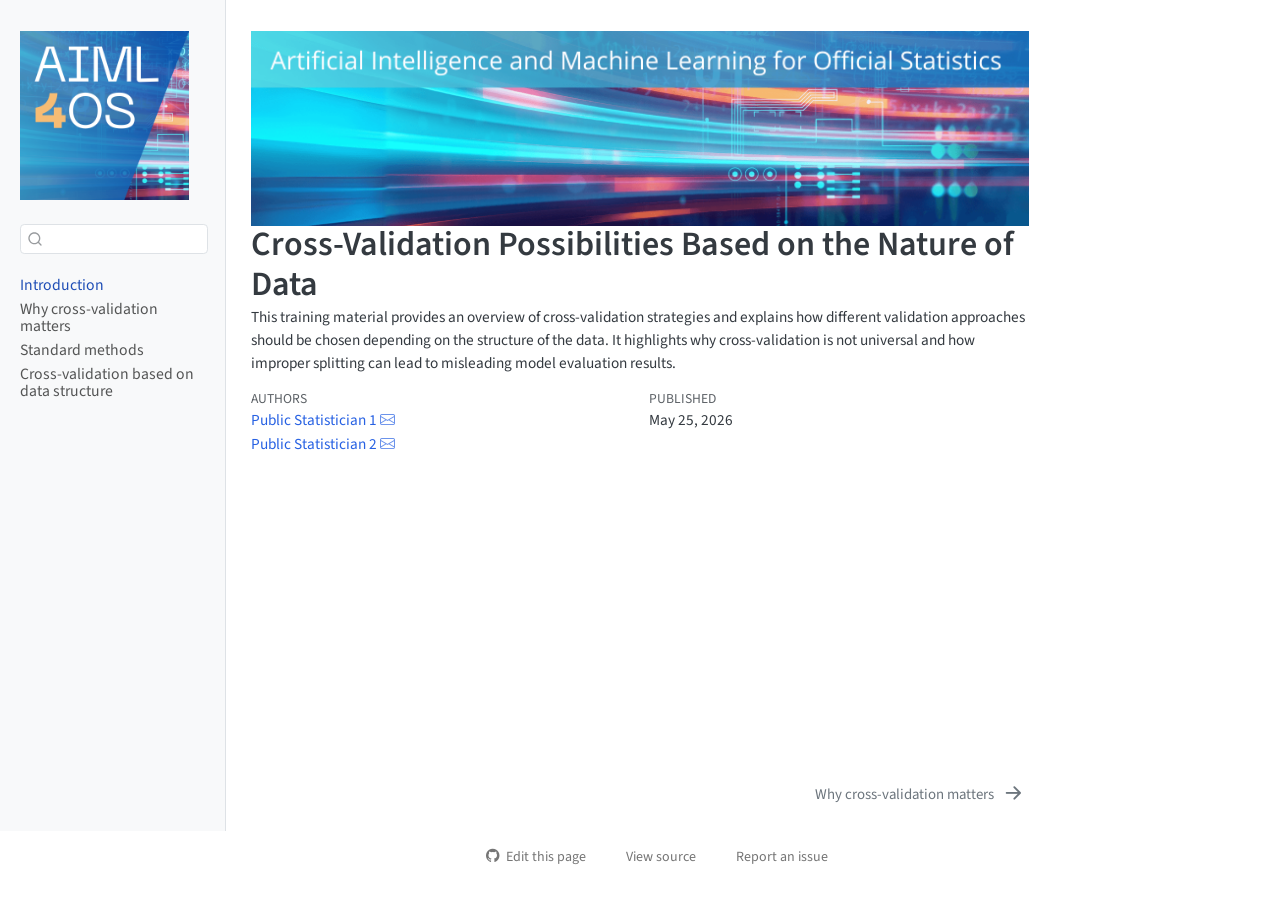
==== commit 73453c82: "Built site for gh-pages" ====
--- a/index.html
+++ b/index.html
@@ -8,6 +8,7 @@
 
 <meta name="author" content="Public Statistician 1">
 <meta name="author" content="Public Statistician 2">
+<meta name="dcterms.date" content="2026-05-25">
 <meta name="description" content="This training material provides an overview of cross-validation strategies and explains how different validation approaches should be chosen depending on the structure of the data. It highlights why cross-validation is not universal and how improper splitting can lead to misleading model evaluation results.">
 
 <title>Cross-Validation Possibilities Based on the Nature of Data – Introduction to Cross-Validation</title>
@@ -175,7 +176,7 @@
     <div>
     <div class="quarto-title-meta-heading">Published</div>
     <div class="quarto-title-meta-contents">
-      <p class="date">Invalid Date</p>
+      <p class="date">May 25, 2026</p>
     </div>
   </div>
   
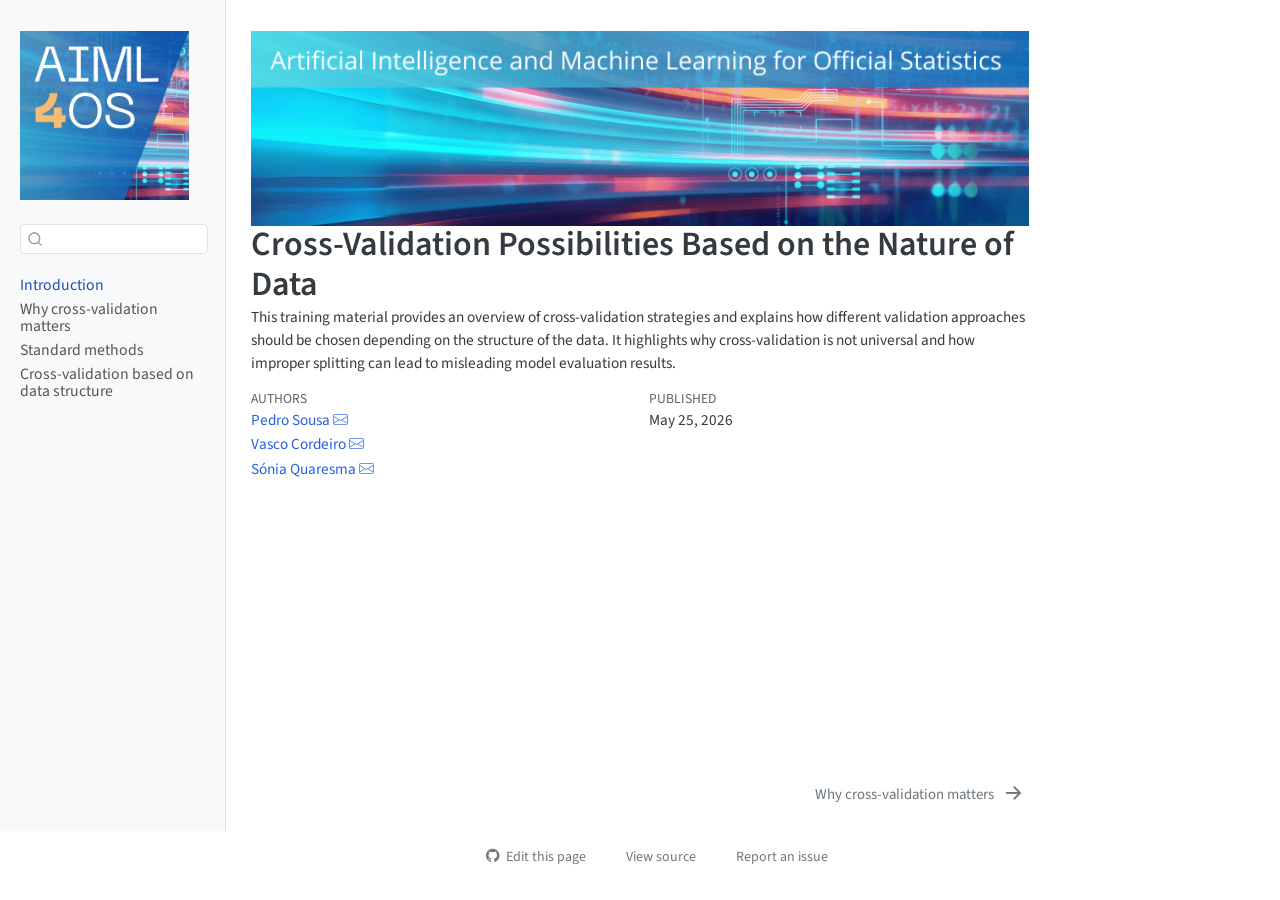
==== commit d149c70d: "Built site for gh-pages" ====
--- a/index.html
+++ b/index.html
@@ -6,8 +6,9 @@
 
 <meta name="viewport" content="width=device-width, initial-scale=1.0, user-scalable=yes">
 
-<meta name="author" content="Public Statistician 1">
-<meta name="author" content="Public Statistician 2">
+<meta name="author" content="Pedro Sousa">
+<meta name="author" content="Vasco Cordeiro">
+<meta name="author" content="Sónia Quaresma">
 <meta name="dcterms.date" content="2026-05-25">
 <meta name="description" content="This training material provides an overview of cross-validation strategies and explains how different validation approaches should be chosen depending on the structure of the data. It highlights why cross-validation is not universal and how improper splitting can lead to misleading model evaluation results.">
 
@@ -168,8 +169,9 @@
     <div>
     <div class="quarto-title-meta-heading">Authors</div>
     <div class="quarto-title-meta-contents">
-             <p><a href="https://github.com/publicstatistician1">Public Statistician 1</a> <a href="mailto:Public.Statistician1@statistics.org" class="quarto-title-author-email"><i class="bi bi-envelope"></i></a> </p>
-             <p><a href="https://github.com/publicstatistician2">Public Statistician 2</a> <a href="mailto:Public.Statistician2@statistics.org" class="quarto-title-author-email"><i class="bi bi-envelope"></i></a> </p>
+             <p><a href="https://github.com/pedrosousaINE">Pedro Sousa</a> <a href="mailto:pedro.sousa@ine.pt" class="quarto-title-author-email"><i class="bi bi-envelope"></i></a> </p>
+             <p><a href="https://github.com/vascoandre">Vasco Cordeiro</a> <a href="mailto:vasco.cordeiro@ine.pt" class="quarto-title-author-email"><i class="bi bi-envelope"></i></a> </p>
+             <p><a href="https://github.com/SoniaQuaresma">Sónia Quaresma</a> <a href="mailto:sonia.quaresma@ine.pt" class="quarto-title-author-email"><i class="bi bi-envelope"></i></a> </p>
           </div>
   </div>
     
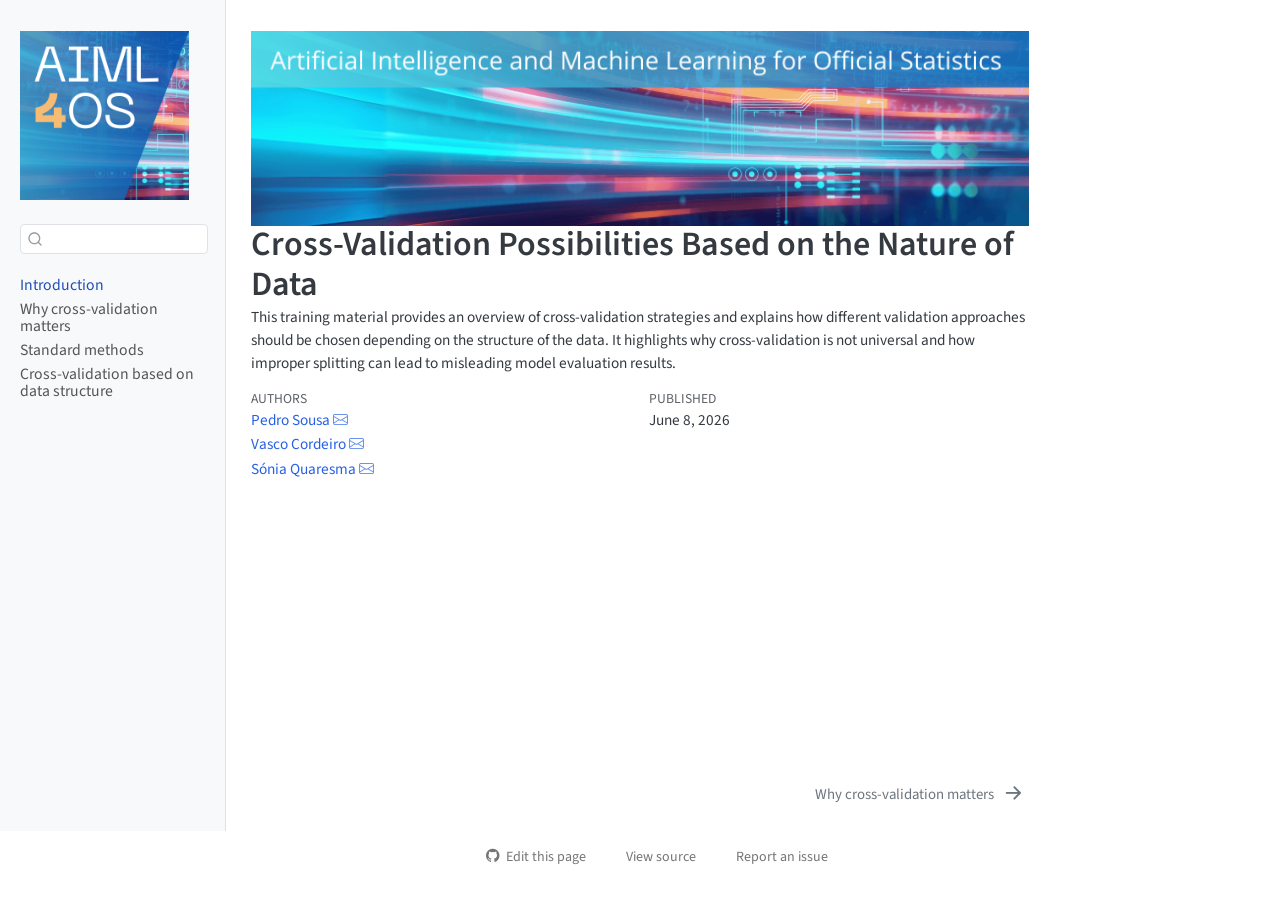
==== commit 6efac379: "Built site for gh-pages" ====
--- a/index.html
+++ b/index.html
@@ -9,7 +9,7 @@
 <meta name="author" content="Pedro Sousa">
 <meta name="author" content="Vasco Cordeiro">
 <meta name="author" content="Sónia Quaresma">
-<meta name="dcterms.date" content="2026-05-25">
+<meta name="dcterms.date" content="2026-06-08">
 <meta name="description" content="This training material provides an overview of cross-validation strategies and explains how different validation approaches should be chosen depending on the structure of the data. It highlights why cross-validation is not universal and how improper splitting can lead to misleading model evaluation results.">
 
 <title>Cross-Validation Possibilities Based on the Nature of Data – Introduction to Cross-Validation</title>
@@ -48,7 +48,7 @@
 <link href="site_libs/quarto-html/quarto-syntax-highlighting-15634bcf2e68342d4ad2dfa704d543f6.css" rel="stylesheet" id="quarto-text-highlighting-styles">
 <script src="site_libs/bootstrap/bootstrap.min.js"></script>
 <link href="site_libs/bootstrap/bootstrap-icons.css" rel="stylesheet">
-<link href="site_libs/bootstrap/bootstrap-84365199647afda7ec578bfe13ef3742.min.css" rel="stylesheet" append-hash="true" id="quarto-bootstrap" data-mode="light">
+<link href="site_libs/bootstrap/bootstrap-814b7d86f81bef83ceb6a6c63506e914.min.css" rel="stylesheet" append-hash="true" id="quarto-bootstrap" data-mode="light">
 <script id="quarto-search-options" type="application/json">{
   "location": "sidebar",
   "copy-button": false,
@@ -178,7 +178,7 @@
     <div>
     <div class="quarto-title-meta-heading">Published</div>
     <div class="quarto-title-meta-contents">
-      <p class="date">May 25, 2026</p>
+      <p class="date">June 8, 2026</p>
     </div>
   </div>
   
